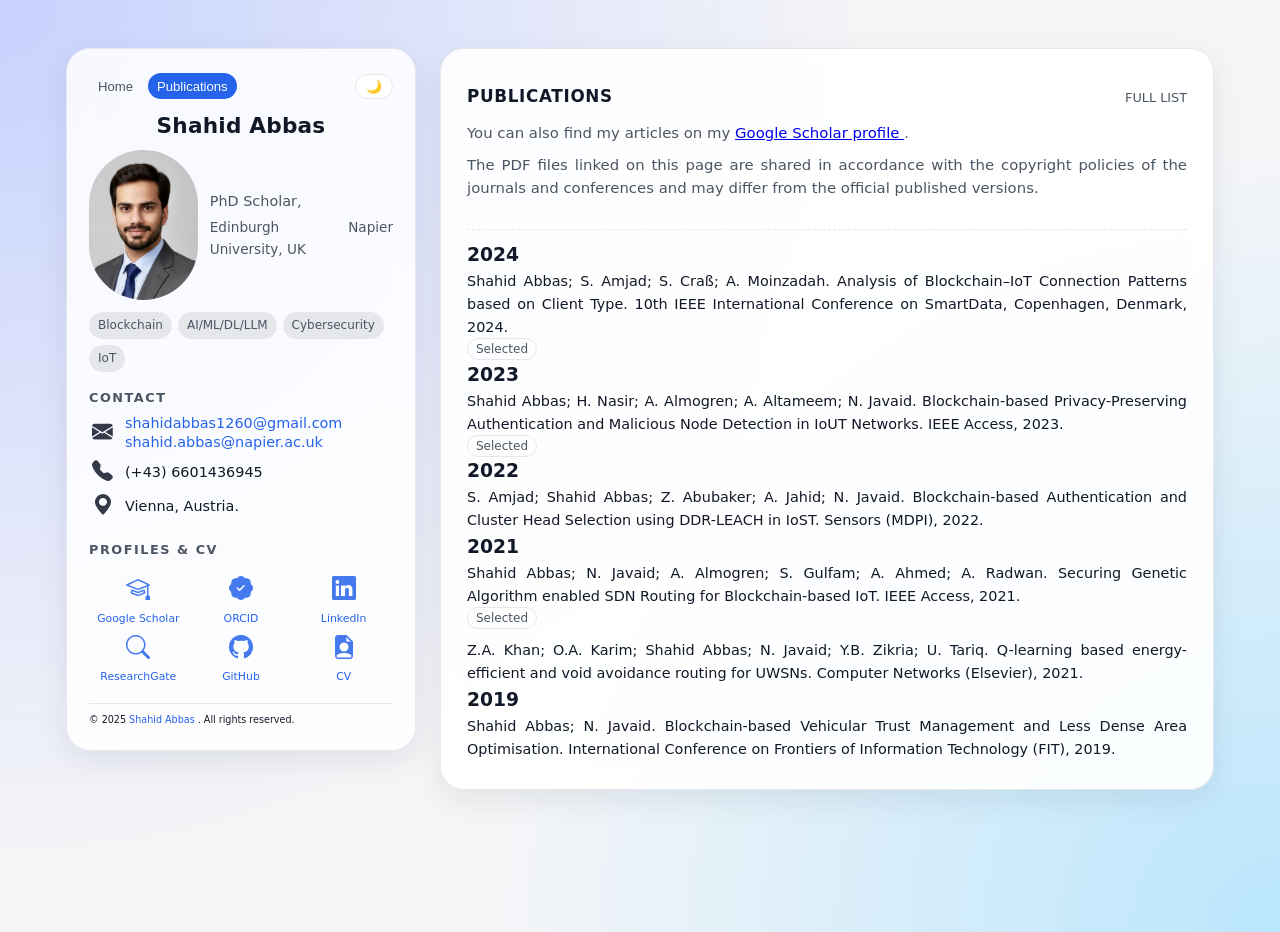
==== publications.html @ 7d61f0ae "New Theme" ====
<!DOCTYPE html>
<html lang="en">
<head>
    <link rel="stylesheet" href="https://cdn.jsdelivr.net/npm/bootstrap-icons@1.11.1/font/bootstrap-icons.css">
  <meta charset="UTF-8" />
  <title>Publications – Muhammad Babar Rasheed</title>
  <meta name="viewport" content="width=device-width, initial-scale=1" />
  <link rel="stylesheet" href="assets/css/style.css" />
</head>
<body>
  <div class="layout">
    <!-- Sidebar (same style as main site) -->
    <aside id="sidebar" class="sidebar"></aside>

    <!-- Main content -->
    <main class="content">
      <section class="section">
        <div class="section-header">
          <h2 class="section-title">Publications</h2>
          <span class="section-kicker">Full list</span>
        </div>

        <p>
          You can also find my articles on my
          <a href="https://scholar.google.com/citations?user=GNBCGxUAAAAJ" target="_blank" rel="noreferrer">
            Google Scholar profile
          </a>.
        </p>

        <p class="small">
          The PDF files linked on this page are shared in accordance with the
          copyright policies of the journals and conferences and may differ
          from the official published versions.
        </p>
      </section>

      <!-- Publications list goes here -->
      <section class="section" id="pubsSection">
        <!-- Filled by publications.js -->
      </section>
    </main>
  </div>

  <script src="assets/js/data.js"></script>
  <script src="assets/js/sidebar.js"></script>
  <script src="assets/js/pubs-data.js"></script>
  <script src="assets/js/publications.js"></script>


  <div id="lightbox" class="lightbox" aria-hidden="true">
  <div class="lightbox-toolbar">
    <button id="lbZoomOut" type="button" aria-label="Zoom out">−</button>
    <button id="lbZoomIn" type="button" aria-label="Zoom in">+</button>
    <button id="lbReset" type="button" aria-label="Reset zoom">Reset</button>
    <button id="lbClose" type="button" aria-label="Close">✕</button>
  </div>

  <div id="lbStage" class="lightbox-stage">
    <img id="lbImg" alt="">
  </div>
</div>

</body>
</html>
---- assets/css/style.css ----
:root {
  --bg: #f5f5f7;
  --bg-alt: #ffffff;
  --text: #111827;
  --text-soft: #4b5563;
  --accent: #2563eb;
  --border: #e5e7eb;
  --chip-bg: #e5e7eb;
  --shadow-soft: 0 10px 30px rgba(15, 23, 42, 0.08);
}

body.dark {
  --bg: #020617;
  --bg-alt: #020617;
  --text: #e5e7eb;
  --text-soft: #9ca3af;
  --accent: #38bdf8;
  --border: #1f2937;
  --chip-bg: #111827;
  --shadow-soft: 0 16px 40px rgba(0, 0, 0, 0.7);
}

* {
  box-sizing: border-box;
  margin: 0;
  padding: 0;
}

html {
  scroll-behavior: smooth;
}

body {
  font-family: system-ui, -apple-system, BlinkMacSystemFont, "SF Pro Text",
    "Segoe UI", sans-serif;
  background: radial-gradient(circle at top left, #c7d2fe 0, transparent 55%),
    radial-gradient(circle at bottom right, #bae6fd 0, transparent 50%),
    var(--bg);
  color: var(--text);
  min-height: 100vh;
  line-height: 1.6;
  transition: background 0.3s ease, color 0.3s ease;
}

/* Layout */

.layout {
  max-width: 1180px;
  margin: 32px auto;
  padding: 16px;
  display: grid;
  grid-template-columns: minmax(260px, 350px) minmax(0, 1fr);
  gap: 24px;
}

@media (max-width: 900px) {
  .layout {
    grid-template-columns: 1fr;
    margin-top: 16px;
  }

  .sidebar {
    position: static;
  }
}

/* Sidebar */

.sidebar {
  position: sticky;
  top: 16px;
  align-self: flex-start;
  background: rgba(255, 255, 255, 0.85);
  backdrop-filter: blur(12px);
  border-radius: 24px;
  box-shadow: var(--shadow-soft);
  padding: 24px 22px;
  border: 1px solid var(--border);
  transition: background 0.3s ease, border-color 0.3s ease,
    box-shadow 0.3s ease;
}

body.dark .sidebar {
  background: rgba(15, 23, 42, 0.96);
}

.sidebar-header {
  display: flex;
  align-items: center;
  gap: 16px;
  margin-bottom: 18px;
}

/* New wrapper: nav + theme icon in one row */
.sidebar-top {
  display: flex;
  align-items: center;
  justify-content: space-between;
  gap: 8px;
  margin-bottom: 10px;
}

/* Nav inside sidebar-top: remove top border/margin here */
.sidebar-top .nav {
  margin-top: 0;
  border-top: none;
  padding-top: 0;
  flex: 1;
  flex-wrap: wrap;
}

/* Keep theme button small but aligned */
.theme-toggle {
  flex-shrink: 0;
}

/* Adjust existing .sidebar-header to be vertical */
.sidebar-header {
  display: flex;
  flex-direction: column;
  gap: 6px;
  margin-bottom: 12px;
}

/* Row for avatar + text */
.sidebar-header-row {
  display: flex;
  align-items: center;
  gap: 12px;
}

/* Make sure sidebar-text doesn’t stretch oddly */
.sidebar-text {
  display: flex;
  flex-direction: column;
  gap: 2px;
}

/* Optional: slightly smaller spacing on very small screens */
@media (max-width: 600px) {
  .sidebar-top {
    flex-direction: row;
    align-items: flex-start;
  }

  .sidebar-top .nav {
    flex: 1;
  }

  .sidebar-header-row {
    align-items: flex-start;
  }
}


.avatar {
  width: 130px;
  height: 150px;
  border-radius: 100px;
  background: var(--chip-bg);
  display: flex;
  align-items: center;
  justify-content: center;
  font-size: 30px;
  font-weight: 700;
  color: var(--accent);
  overflow: hidden;
}

.avatar img {
  width: 100%;
  height: 100%;
  object-fit: cover;
  display: block;
}

.name {
  font-size: 1.35rem;
  font-weight: 700;
  letter-spacing: 0.01em;
}

.title {
  font-size: 0.9rem;
  color: var(--text-soft);
  margin-top: 2px;
}

.location {
  margin-top: 2px;
  font-size: 0.85rem;
  color: var(--text-soft);
}

.theme-toggle {
  margin-left: auto;
  display: inline-flex;
  align-items: center;
  justify-content: center;
  font-size: 0.8rem;
  padding: 4px 10px;
  border-radius: 999px;
  border: 1px solid var(--border);
  background: var(--bg-alt);
  cursor: pointer;
}

.chip-row {
  display: flex;
  flex-wrap: wrap;
  gap: 6px;
  margin: 12px 0 6px;
}

.chip {
  padding: 4px 9px;
  border-radius: 999px;
  background: var(--chip-bg);
  font-size: 0.75rem;
  color: var(--text-soft);
  white-space: nowrap;
}

.sidebar-section {
  margin-top: 16px;
  font-size: 0.9rem;
}

.sidebar-section h3 {
  font-size: 0.8rem;
  text-transform: uppercase;
  letter-spacing: 0.12em;
  color: var(--text-soft);
  margin-bottom: 6px;
}

.sidebar-section ul {
  list-style: none;
  display: grid;
  gap: 4px;
  font-size: 0.86rem;
}

.sidebar-section a {
  color: var(--accent);
  text-decoration: none;
}

.sidebar-section a:hover {
  text-decoration: underline;
}

/* Nav */

.nav {
  margin-top: 18px;
  border-top: 1px solid var(--border);
  padding-top: 10px;
  display: flex;
  flex-wrap: wrap;
  gap: 6px;
}

.nav button {
  border: none;
  background: transparent;
  color: var(--text-soft);
  font-size: 0.82rem;
  padding: 5px 9px;
  border-radius: 999px;
  cursor: pointer;
  transition: background 0.2s ease, color 0.2s ease;
}

.nav button:hover {
  background: var(--chip-bg);
  color: var(--text);
}

.nav button.active {
  background: var(--accent);
  color: #ffffff;
}

/* Main content */

.content {
  background: rgba(255, 255, 255, 0.92);
  backdrop-filter: blur(10px);
  border-radius: 24px;
  padding: 24px 26px 28px;
  box-shadow: var(--shadow-soft);
  border: 1px solid var(--border);
  overflow: hidden;
  transition: background 0.3s ease, border-color 0.3s ease;
}

body.dark .content {
  background: rgba(15, 23, 42, 0.96);
}

.section {
  padding: 10px 0 20px;
  border-bottom: 1px dashed var(--border);
}

.section:last-child {
  border-bottom: none;
  padding-bottom: 0;
}

.section-header {
  display: flex;
  justify-content: space-between;
  align-items: baseline;
  margin-bottom: 12px;
  gap: 8px;
}

.section-title {
  font-size: 1.05rem;
  font-weight: 600;
  letter-spacing: 0.04em;
  text-transform: uppercase;
}

.section-kicker {
  font-size: 0.8rem;
  color: var(--text-soft);
  text-transform: uppercase;
}

.section p {
  font-size: 0.93rem;
  color: var(--text-soft);
  margin-bottom: 8px;
}

/* Reusable patterns */

.inline-metrics {
  display: flex;
  flex-wrap: wrap;
  gap: 10px;
  margin: 6px 0 2px;
  font-size: 0.85rem;
  color: var(--text-soft);
}

.badge {
  padding: 3px 8px;
  border-radius: 999px;
  border: 1px solid var(--border);
  font-size: 0.75rem;
}

.pill-row {
  display: flex;
  flex-wrap: wrap;
  gap: 6px;
  margin-top: 6px;
}

.pill {
  font-size: 0.75rem;
  padding: 2px 7px;
  border-radius: 999px;
  background: var(--chip-bg);
  color: var(--text-soft);
}

/* Timeline */

.timeline {
  display: grid;
  gap: 12px;
  font-size: 0.9rem;
}

.timeline-item {
  padding: 10px 12px;
  border-radius: 14px;
  background: var(--bg);
  border: 1px solid var(--border);
}

body.dark .timeline-item {
  background: #020617;
}

.timeline-header {
  display: flex;
  justify-content: space-between;
  align-items: baseline;
  gap: 8px;
  margin-bottom: 4px;
}

.timeline-role {
  font-weight: 600;
  font-size: 0.92rem;
}

.timeline-org {
  font-size: 0.86rem;
  color: var(--text-soft);
}

.timeline-meta {
  font-size: 0.8rem;
  color: var(--text-soft);
}

/* Publications */

.pub-list {
  list-style: none;
  display: grid;
  gap: 10px;
  font-size: 0.9rem;
}

.pub-title {
  font-weight: 500;
}

.pub-meta {
  font-size: 0.8rem;
  color: var(--text-soft);
}

/* Contact */

.contact-grid {
  display: grid;
  grid-template-columns: repeat(auto-fit, minmax(230px, 1fr));
  gap: 10px;
  font-size: 0.9rem;
}

.contact-card {
  padding: 10px 12px;
  border-radius: 14px;
  border: 1px solid var(--border);
  background: var(--bg);
}

body.dark .contact-card {
  background: #020617;
}

.contact-card h4 {
  font-size: 0.84rem;
  text-transform: uppercase;
  letter-spacing: 0.1em;
  color: var(--text-soft);
  margin-bottom: 4px;
}

.small {
  font-size: 0.8rem;
}

/* Grid layout: 3 icons per row */
.profiles-grid {
  display: grid;
  grid-template-columns: repeat(3, 1fr);
  gap: 10px 12px; /* row-gap, column-gap */
  padding: 4px 0;
  list-style: none;
}

/* Each icon element centered inside its grid cell */
.profile-icon-link {
  display: flex;
  flex-direction: column; /* icon over text */
  align-items: center;
  text-decoration: none;
  font-size: 0.75rem;
}

.profile-icon {
  font-size: 1.5rem;   /* icon size */
  margin-bottom: 4px;
  opacity: .85;
  transition: .2s;
}

.profile-icon:hover {
  opacity: 1;
  transform: scale(1.15);
}

/* Make labels smaller */
.profile-icon-link span {
  font-size: 0.68rem;
  text-align: center;
  line-height: 1.1;
}

/* Mobile: fewer columns */
@media (max-width: 600px) {
  .profiles-grid {
    grid-template-columns: repeat(2, 1fr);
  }
}

/* Make icon and text sit next to each other */
.contact-item {
  display: flex;
  align-items: center;
  gap: 10px;         /* spacing between icon and text */
  margin-bottom: 10px;
}

/* Icon styling */
.contact-icon {
  font-size: 1.3rem;
  width: 26px;       /* keeps icons aligned perfectly */
  text-align: center;
  opacity: 0.85;
}

/* Text styling */
.contact-text {
  font-size: 0.9rem;
  line-height: 1.3;
}

/* Footer at bottom of sidebar */
.sidebar-footer {
  font-size: 0.60rem;
  color: var(--text-secondary);
  margin-top: 16px;
  padding-top: 10px;
  border-top: 1px solid var(--border);
  line-height: 1.3;
}

.sidebar-footer .footer-link {
  color: var(--accent);
  text-decoration: none;
}

.sidebar-footer .footer-link:hover {
  text-decoration: underline;
}



/* Responsive grid: adapts to screen size */
.diagram-grid {
  display: grid;
  grid-template-columns: repeat(auto-fit, minmax(260px, 1fr));
  gap: 14px;
}

/* Diagram box layout */
.diagram-box {
  border-radius: 14px;
  border: 1px solid var(--border);
  background: var(--bg);
  padding: 10px 12px;
}

/* Image container keeps aspect ratio and scales nicely */
.diagram-img-wrap {
  margin-top: 8px;
  border-radius: 12px;
  overflow: hidden;
  border: 1px solid var(--border);
  background: transparent;
  aspect-ratio: 16 / 9;     /* change to 4/3 if you prefer */
  display: flex;
  align-items: center;
  justify-content: center;
}

.diagram-img-wrap img {
  width: 100%;
  height: 100%;
  object-fit: contain;      /* keep entire figure visible */
  cursor: zoom-in;
}

/* Smaller screens: slightly smaller columns */
@media (max-width: 520px) {
  .diagram-grid {
    grid-template-columns: 1fr;
  }
}

/* Lightbox overlay */
.lightbox {
  position: fixed;
  inset: 0;
  background: rgba(0,0,0,0.86);
  display: none;
  z-index: 9999;
}

.lightbox.open {
  display: block;
}

.lightbox-toolbar {
  position: absolute;
  top: 14px;
  right: 14px;
  display: flex;
  gap: 8px;
}

.lightbox-toolbar button {
  border: 1px solid rgba(255,255,255,0.25);
  background: rgba(255,255,255,0.08);
  color: #fff;
  border-radius: 10px;
  padding: 8px 10px;
  cursor: pointer;
}

.lightbox-stage {
  position: absolute;
  inset: 0;
  display: flex;
  align-items: center;
  justify-content: center;
  overflow: hidden;
  padding: 60px 16px 16px; /* top padding to avoid toolbar overlap */
}

.lightbox-stage img {
  max-width: 92vw;
  max-height: 82vh;
  transform-origin: center center;
  cursor: grab;
  user-select: none;
  -webkit-user-drag: none;
}
.lightbox-stage img:active {
  cursor: grabbing;
}

/* Global text justification */
body {
  text-align: justify;
  text-justify: inter-word;
}


/* Reduce spacing between contact items */
#contactList {
  padding-left: 0;
  margin: 0;
}

#contactList li {
  margin-bottom: 4px;   /* default is usually ~12–16px */
  line-height: 1.25;
}
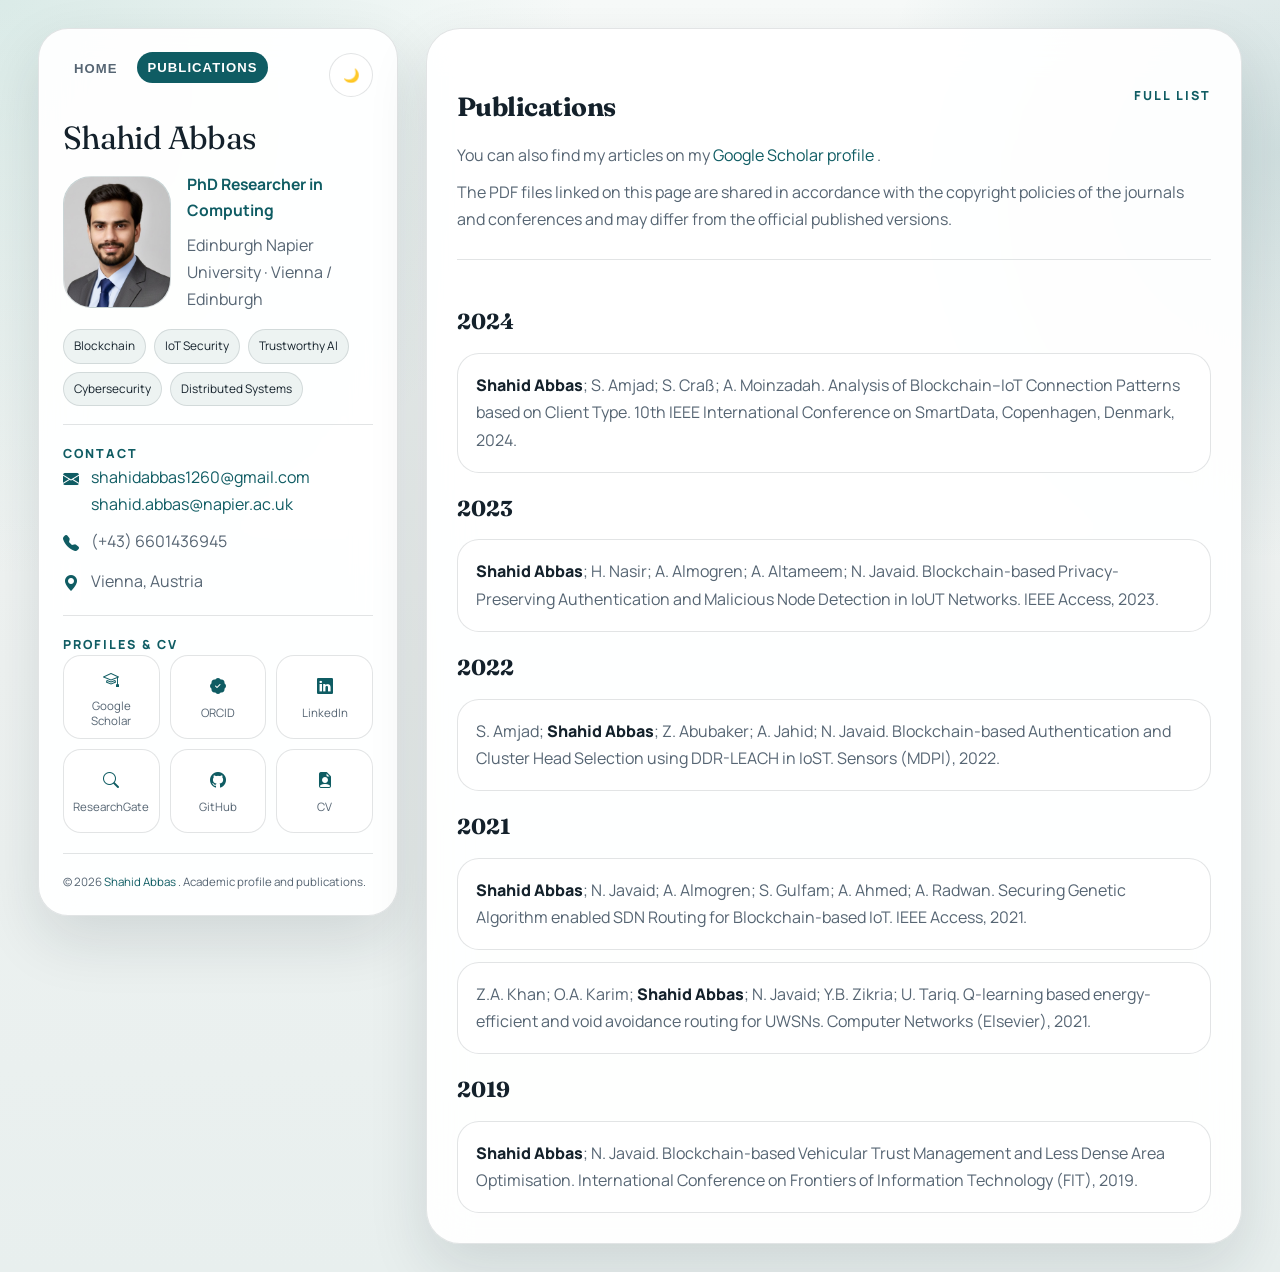
==== commit 027d066a: "major improvements" ====
--- a/publications.html
+++ b/publications.html
@@ -1,10 +1,14 @@
 <!DOCTYPE html>
 <html lang="en">
 <head>
-    <link rel="stylesheet" href="https://cdn.jsdelivr.net/npm/bootstrap-icons@1.11.1/font/bootstrap-icons.css">
+  <link rel="preconnect" href="https://fonts.googleapis.com">
+  <link rel="preconnect" href="https://fonts.gstatic.com" crossorigin>
+  <link href="https://fonts.googleapis.com/css2?family=Fraunces:opsz,wght@9..144,500;9..144,600;9..144,700&family=Manrope:wght@400;500;600;700;800&display=swap" rel="stylesheet">
+  <link rel="stylesheet" href="https://cdn.jsdelivr.net/npm/bootstrap-icons@1.11.1/font/bootstrap-icons.css">
   <meta charset="UTF-8" />
-  <title>Publications – Muhammad Babar Rasheed</title>
+  <title>Publications | Shahid Abbas</title>
   <meta name="viewport" content="width=device-width, initial-scale=1" />
+  <meta name="description" content="Publications by Shahid Abbas in blockchain, IoT security, and AI-enabled distributed systems research." />
   <link rel="stylesheet" href="assets/css/style.css" />
 </head>
 <body>
--- a/assets/css/style.css
+++ b/assets/css/style.css
@@ -1,23 +1,27 @@
 :root {
-  --bg: #f5f5f7;
-  --bg-alt: #ffffff;
-  --text: #111827;
-  --text-soft: #4b5563;
-  --accent: #2563eb;
-  --border: #e5e7eb;
-  --chip-bg: #e5e7eb;
-  --shadow-soft: 0 10px 30px rgba(15, 23, 42, 0.08);
+  --bg: #eef2f1;
+  --panel: rgba(255, 255, 255, 0.94);
+  --panel-strong: #ffffff;
+  --text: #14212b;
+  --text-soft: #566573;
+  --accent: #0f5c63;
+  --accent-strong: #08383d;
+  --border: rgba(20, 33, 43, 0.12);
+  --chip-bg: #edf3f2;
+  --shadow-soft: 0 24px 60px rgba(13, 31, 38, 0.12);
 }
 
 body.dark {
-  --bg: #020617;
-  --bg-alt: #020617;
-  --text: #e5e7eb;
-  --text-soft: #9ca3af;
-  --accent: #38bdf8;
-  --border: #1f2937;
-  --chip-bg: #111827;
-  --shadow-soft: 0 16px 40px rgba(0, 0, 0, 0.7);
+  --bg: #0c151c;
+  --panel: rgba(14, 26, 35, 0.95);
+  --panel-strong: #13232d;
+  --text: #edf4f7;
+  --text-soft: #9eb2bd;
+  --accent: #73c7c2;
+  --accent-strong: #b8ece7;
+  --border: rgba(255, 255, 255, 0.12);
+  --chip-bg: #162833;
+  --shadow-soft: 0 26px 65px rgba(0, 0, 0, 0.36);
 }
 
 * {
@@ -31,140 +35,202 @@
 }
 
 body {
-  font-family: system-ui, -apple-system, BlinkMacSystemFont, "SF Pro Text",
-    "Segoe UI", sans-serif;
-  background: radial-gradient(circle at top left, #c7d2fe 0, transparent 55%),
-    radial-gradient(circle at bottom right, #bae6fd 0, transparent 50%),
-    var(--bg);
+  font-family: "Manrope", sans-serif;
+  background:
+    radial-gradient(circle at top left, rgba(117, 181, 170, 0.22), transparent 32%),
+    radial-gradient(circle at right 12%, rgba(15, 92, 99, 0.16), transparent 24%),
+    linear-gradient(180deg, #f7faf9 0%, var(--bg) 52%, #e8efee 100%);
   color: var(--text);
   min-height: 100vh;
-  line-height: 1.6;
+  line-height: 1.7;
   transition: background 0.3s ease, color 0.3s ease;
 }
 
-/* Layout */
+a {
+  color: var(--accent);
+  text-decoration: none;
+}
+
+a:hover {
+  color: var(--accent-strong);
+}
 
 .layout {
-  max-width: 1180px;
-  margin: 32px auto;
-  padding: 16px;
-  display: grid;
-  grid-template-columns: minmax(260px, 350px) minmax(0, 1fr);
-  gap: 24px;
-}
-
-@media (max-width: 900px) {
-  .layout {
-    grid-template-columns: 1fr;
-    margin-top: 16px;
-  }
-
-  .sidebar {
-    position: static;
-  }
-}
-
-/* Sidebar */
+  max-width: 1260px;
+  margin: 0 auto;
+  padding: 28px;
+  display: grid;
+  grid-template-columns: minmax(290px, 360px) minmax(0, 1fr);
+  gap: 28px;
+}
+
+.site-header {
+  max-width: 1260px;
+  position: sticky;
+  top: 0;
+  z-index: 1000;
+  margin: 0 auto;
+  padding: 0 28px;
+}
+
+.site-header-inner {
+  display: flex;
+  align-items: center;
+  justify-content: space-between;
+  gap: 16px;
+  padding: 12px 18px;
+  background: rgba(255, 255, 255, 0.42);
+  backdrop-filter: blur(2px) saturate(180%);
+  -webkit-backdrop-filter: blur(2px) saturate(180%);
+  border: 1px solid rgba(255, 255, 255, 0.28);
+  border-top: 0;
+  border-radius: 0 0 20px 20px;
+  box-shadow:
+    0 14px 40px rgba(13, 31, 38, 0.14),
+    inset 0 1px 0 rgba(255, 255, 255, 0.38);
+}
+
+body.dark .site-header-inner {
+  background: rgba(12, 21, 28, 0.48);
+  border-color: rgba(255, 255, 255, 0.14);
+  box-shadow:
+    0 14px 40px rgba(0, 0, 0, 0.28),
+    inset 0 1px 0 rgba(255, 255, 255, 0.1);
+}
+
+.desktop-nav button {
+  color: var(--text);
+}
+
+.desktop-nav button:hover {
+  color: #ffffff;
+}
+
+.sidebar,
+.content {
+  background: var(--panel);
+  backdrop-filter: blur(20px);
+  border: 1px solid var(--border);
+  box-shadow: var(--shadow-soft);
+}
 
 .sidebar {
   position: sticky;
-  top: 16px;
+  top: 18px;
   align-self: flex-start;
-  background: rgba(255, 255, 255, 0.85);
-  backdrop-filter: blur(12px);
-  border-radius: 24px;
-  box-shadow: var(--shadow-soft);
-  padding: 24px 22px;
-  border: 1px solid var(--border);
-  transition: background 0.3s ease, border-color 0.3s ease,
-    box-shadow 0.3s ease;
-}
-
-body.dark .sidebar {
-  background: rgba(15, 23, 42, 0.96);
-}
-
-.sidebar-header {
-  display: flex;
-  align-items: center;
-  gap: 16px;
-  margin-bottom: 18px;
-}
-
-/* New wrapper: nav + theme icon in one row */
+  border-radius: 30px;
+  padding: 24px;
+}
+
+.content {
+  border-radius: 34px;
+  padding: 30px;
+  overflow: hidden;
+}
+
+.name,
+.hero-title,
+.section-title,
+.timeline-role,
+.pub-year,
+.info-card h3 {
+  font-family: "Fraunces", serif;
+}
+
 .sidebar-top {
   display: flex;
-  align-items: center;
+  align-items: flex-start;
   justify-content: space-between;
+  gap: 12px;
+  margin-bottom: 24px;
+}
+
+.home-sidebar .sidebar-top {
+  display: none;
+}
+
+.nav {
+  display: flex;
+  flex-wrap: wrap;
   gap: 8px;
-  margin-bottom: 10px;
-}
-
-/* Nav inside sidebar-top: remove top border/margin here */
+}
+
 .sidebar-top .nav {
-  margin-top: 0;
-  border-top: none;
-  padding-top: 0;
   flex: 1;
-  flex-wrap: wrap;
-}
-
-/* Keep theme button small but aligned */
+}
+
+.nav button {
+  border: 0;
+  background: transparent;
+  color: var(--text-soft);
+  font-size: 0.82rem;
+  font-weight: 700;
+  letter-spacing: 0.08em;
+  text-transform: uppercase;
+  padding: 8px 11px;
+  border-radius: 999px;
+  cursor: pointer;
+  transition: background 0.2s ease, color 0.2s ease, transform 0.2s ease;
+}
+
+.nav button:hover,
+.nav button.active {
+  background: var(--accent);
+  color: #ffffff;
+  transform: translateY(-1px);
+}
+
+.nav button.nav-page-link {
+  border: 1px solid var(--accent);
+  background: color-mix(in srgb, var(--accent) 10%, transparent);
+  color: var(--accent);
+}
+
+.nav button.nav-page-link:hover,
+.nav button.nav-page-link.active {
+  background: var(--accent);
+  color: #ffffff;
+}
+
 .theme-toggle {
-  flex-shrink: 0;
-}
-
-/* Adjust existing .sidebar-header to be vertical */
-.sidebar-header {
-  display: flex;
-  flex-direction: column;
-  gap: 6px;
-  margin-bottom: 12px;
-}
-
-/* Row for avatar + text */
-.sidebar-header-row {
-  display: flex;
-  align-items: center;
-  gap: 12px;
-}
-
-/* Make sure sidebar-text doesn’t stretch oddly */
-.sidebar-text {
-  display: flex;
-  flex-direction: column;
-  gap: 2px;
-}
-
-/* Optional: slightly smaller spacing on very small screens */
-@media (max-width: 600px) {
-  .sidebar-top {
-    flex-direction: row;
-    align-items: flex-start;
-  }
-
-  .sidebar-top .nav {
-    flex: 1;
-  }
-
-  .sidebar-header-row {
-    align-items: flex-start;
-  }
-}
-
-
-.avatar {
-  width: 130px;
-  height: 150px;
-  border-radius: 100px;
-  background: var(--chip-bg);
-  display: flex;
+  display: inline-flex;
   align-items: center;
   justify-content: center;
-  font-size: 30px;
+  width: 44px;
+  height: 44px;
+  border-radius: 999px;
+  border: 1px solid var(--border);
+  background: var(--panel-strong);
+  cursor: pointer;
+  flex-shrink: 0;
+}
+
+.sidebar-header {
+  display: grid;
+  gap: 16px;
+  margin-bottom: 16px;
+}
+
+.sidebar-header-row {
+  display: grid;
+  grid-template-columns: 108px minmax(0, 1fr);
+  gap: 16px;
+  align-items: center;
+}
+
+.avatar {
+  width: 108px;
+  height: 132px;
+  border-radius: 28px;
+  overflow: hidden;
+  border: 1px solid var(--border);
+  background: linear-gradient(180deg, rgba(15, 92, 99, 0.14), rgba(15, 92, 99, 0.04));
+  display: flex;
+  align-items: center;
+  justify-content: center;
+  font-size: 2rem;
   font-weight: 700;
   color: var(--accent);
-  overflow: hidden;
 }
 
 .avatar img {
@@ -175,426 +241,268 @@
 }
 
 .name {
-  font-size: 1.35rem;
+  font-size: 2rem;
+  line-height: 1.05;
+  letter-spacing: -0.02em;
+}
+
+.sidebar-text {
+  display: grid;
+  gap: 8px;
+}
+
+.title {
+  font-size: 0.98rem;
   font-weight: 700;
-  letter-spacing: 0.01em;
-}
-
-.title {
-  font-size: 0.9rem;
+  color: var(--accent);
+}
+
+.location,
+.contact-text,
+.section p,
+.timeline-item p,
+.info-card p,
+.pub-citation,
+.pub-meta,
+.small,
+.sidebar-footer {
   color: var(--text-soft);
+}
+
+.chip-row,
+.inline-metrics,
+.pill-row {
+  display: flex;
+  flex-wrap: wrap;
+  gap: 8px;
+}
+
+.chip-row {
+  margin-bottom: 18px;
+}
+
+.chip,
+.pill,
+.badge {
+  padding: 6px 10px;
+  border-radius: 999px;
+  border: 1px solid var(--border);
+  background: var(--chip-bg);
+  font-size: 0.74rem;
+}
+
+.sidebar-section {
+  margin-top: 18px;
+  padding-top: 18px;
+  border-top: 1px solid var(--border);
+}
+
+.sidebar-section h3,
+.eyebrow,
+.section-kicker {
+  font-size: 0.78rem;
+  font-weight: 800;
+  letter-spacing: 0.16em;
+  text-transform: uppercase;
+  color: var(--accent);
+}
+
+.sidebar-section ul,
+.pub-list {
+  list-style: none;
+}
+
+#contactList {
+  display: grid;
+  gap: 10px;
+}
+
+.contact-item {
+  display: flex;
+  align-items: flex-start;
+  gap: 12px;
+}
+
+.contact-icon {
+  color: var(--accent);
   margin-top: 2px;
 }
 
-.location {
-  margin-top: 2px;
-  font-size: 0.85rem;
+.profiles-grid {
+  display: grid;
+  grid-template-columns: repeat(3, minmax(0, 1fr));
+  gap: 10px;
+}
+
+.profile-icon-link,
+.stat-card,
+.timeline-item,
+.info-card,
+.pub-item {
+  border: 1px solid var(--border);
+  background: var(--panel-strong);
+}
+
+.profile-icon-link {
+  min-height: 84px;
+  display: flex;
+  flex-direction: column;
+  justify-content: center;
+  align-items: center;
+  gap: 6px;
+  padding: 10px 8px;
+  border-radius: 18px;
+  text-align: center;
+  transition: transform 0.2s ease, border-color 0.2s ease;
+}
+
+.profile-icon-link:hover {
+  transform: translateY(-2px);
+  border-color: rgba(15, 92, 99, 0.35);
+}
+
+.profile-icon-link span {
+  font-size: 0.72rem;
+  line-height: 1.25;
   color: var(--text-soft);
 }
 
-.theme-toggle {
-  margin-left: auto;
+.sidebar-footer {
+  margin-top: 20px;
+  padding-top: 18px;
+  border-top: 1px solid var(--border);
+  font-size: 0.72rem;
+}
+
+.hero {
+  display: block;
+  padding: 6px 0 28px;
+  border-bottom: 1px solid var(--border);
+  margin-bottom: 12px;
+}
+
+.hero-copy {
+  display: grid;
+  gap: 14px;
+}
+
+.hero-title {
+  font-size: clamp(1.65rem, 2vw, 2.7rem);
+  line-height: 1.08;
+  letter-spacing: -0.03em;
+  max-width: 40ch;
+}
+
+.hero-summary {
+  max-width: 76ch;
+  font-size: 1rem;
+}
+
+.hero-actions {
+  display: flex;
+  flex-wrap: wrap;
+  gap: 12px;
+}
+
+.button-primary,
+.button-secondary {
   display: inline-flex;
   align-items: center;
   justify-content: center;
-  font-size: 0.8rem;
-  padding: 4px 10px;
+  min-height: 46px;
+  padding: 0 18px;
   border-radius: 999px;
-  border: 1px solid var(--border);
-  background: var(--bg-alt);
-  cursor: pointer;
-}
-
-.chip-row {
-  display: flex;
-  flex-wrap: wrap;
-  gap: 6px;
-  margin: 12px 0 6px;
-}
-
-.chip {
-  padding: 4px 9px;
-  border-radius: 999px;
-  background: var(--chip-bg);
-  font-size: 0.75rem;
-  color: var(--text-soft);
-  white-space: nowrap;
-}
-
-.sidebar-section {
-  margin-top: 16px;
-  font-size: 0.9rem;
-}
-
-.sidebar-section h3 {
-  font-size: 0.8rem;
-  text-transform: uppercase;
-  letter-spacing: 0.12em;
-  color: var(--text-soft);
-  margin-bottom: 6px;
-}
-
-.sidebar-section ul {
-  list-style: none;
-  display: grid;
-  gap: 4px;
-  font-size: 0.86rem;
-}
-
-.sidebar-section a {
-  color: var(--accent);
-  text-decoration: none;
-}
-
-.sidebar-section a:hover {
-  text-decoration: underline;
-}
-
-/* Nav */
-
-.nav {
-  margin-top: 18px;
-  border-top: 1px solid var(--border);
-  padding-top: 10px;
-  display: flex;
-  flex-wrap: wrap;
-  gap: 6px;
-}
-
-.nav button {
-  border: none;
-  background: transparent;
-  color: var(--text-soft);
-  font-size: 0.82rem;
-  padding: 5px 9px;
-  border-radius: 999px;
-  cursor: pointer;
-  transition: background 0.2s ease, color 0.2s ease;
-}
-
-.nav button:hover {
-  background: var(--chip-bg);
-  color: var(--text);
-}
-
-.nav button.active {
+  font-weight: 800;
+}
+
+.button-primary {
   background: var(--accent);
   color: #ffffff;
 }
 
-/* Main content */
-
-.content {
-  background: rgba(255, 255, 255, 0.92);
-  backdrop-filter: blur(10px);
-  border-radius: 24px;
-  padding: 24px 26px 28px;
-  box-shadow: var(--shadow-soft);
+.button-secondary {
   border: 1px solid var(--border);
-  overflow: hidden;
-  transition: background 0.3s ease, border-color 0.3s ease;
-}
-
-body.dark .content {
-  background: rgba(15, 23, 42, 0.96);
+  color: var(--text);
+}
+
+.timeline,
+.cards-grid,
+.pub-list {
+  display: grid;
+  gap: 12px;
+}
+
+.timeline-item,
+.info-card,
+.pub-item {
+  border-radius: 22px;
+  padding: 18px;
 }
 
 .section {
-  padding: 10px 0 20px;
-  border-bottom: 1px dashed var(--border);
+  padding: 26px 0;
+  border-bottom: 1px solid var(--border);
 }
 
 .section:last-child {
-  border-bottom: none;
+  border-bottom: 0;
   padding-bottom: 0;
 }
 
-.section-header {
+.section-header,
+.timeline-header {
   display: flex;
   justify-content: space-between;
-  align-items: baseline;
+  gap: 16px;
   margin-bottom: 12px;
-  gap: 8px;
 }
 
 .section-title {
-  font-size: 1.05rem;
-  font-weight: 600;
-  letter-spacing: 0.04em;
-  text-transform: uppercase;
-}
-
-.section-kicker {
-  font-size: 0.8rem;
-  color: var(--text-soft);
-  text-transform: uppercase;
-}
-
-.section p {
-  font-size: 0.93rem;
-  color: var(--text-soft);
-  margin-bottom: 8px;
-}
-
-/* Reusable patterns */
-
-.inline-metrics {
-  display: flex;
-  flex-wrap: wrap;
-  gap: 10px;
-  margin: 6px 0 2px;
-  font-size: 0.85rem;
-  color: var(--text-soft);
-}
-
-.badge {
-  padding: 3px 8px;
-  border-radius: 999px;
-  border: 1px solid var(--border);
-  font-size: 0.75rem;
-}
-
+  font-size: 1.65rem;
+  letter-spacing: -0.02em;
+}
+
+.section p + p {
+  margin-top: 10px;
+}
+
+.inline-metrics,
 .pill-row {
-  display: flex;
-  flex-wrap: wrap;
-  gap: 6px;
-  margin-top: 6px;
-}
-
-.pill {
-  font-size: 0.75rem;
-  padding: 2px 7px;
-  border-radius: 999px;
-  background: var(--chip-bg);
-  color: var(--text-soft);
-}
-
-/* Timeline */
-
-.timeline {
-  display: grid;
-  gap: 12px;
-  font-size: 0.9rem;
-}
-
-.timeline-item {
-  padding: 10px 12px;
-  border-radius: 14px;
-  background: var(--bg);
-  border: 1px solid var(--border);
-}
-
-body.dark .timeline-item {
-  background: #020617;
-}
-
-.timeline-header {
-  display: flex;
-  justify-content: space-between;
-  align-items: baseline;
-  gap: 8px;
-  margin-bottom: 4px;
+  margin-top: 14px;
 }
 
 .timeline-role {
-  font-weight: 600;
-  font-size: 0.92rem;
-}
-
-.timeline-org {
-  font-size: 0.86rem;
-  color: var(--text-soft);
-}
-
-.timeline-meta {
-  font-size: 0.8rem;
-  color: var(--text-soft);
-}
-
-/* Publications */
-
-.pub-list {
-  list-style: none;
-  display: grid;
-  gap: 10px;
-  font-size: 0.9rem;
-}
-
-.pub-title {
-  font-weight: 500;
-}
-
-.pub-meta {
-  font-size: 0.8rem;
-  color: var(--text-soft);
-}
-
-/* Contact */
-
-.contact-grid {
-  display: grid;
-  grid-template-columns: repeat(auto-fit, minmax(230px, 1fr));
-  gap: 10px;
-  font-size: 0.9rem;
-}
-
-.contact-card {
-  padding: 10px 12px;
-  border-radius: 14px;
-  border: 1px solid var(--border);
-  background: var(--bg);
-}
-
-body.dark .contact-card {
-  background: #020617;
-}
-
-.contact-card h4 {
-  font-size: 0.84rem;
-  text-transform: uppercase;
-  letter-spacing: 0.1em;
-  color: var(--text-soft);
-  margin-bottom: 4px;
-}
-
-.small {
-  font-size: 0.8rem;
-}
-
-/* Grid layout: 3 icons per row */
-.profiles-grid {
-  display: grid;
-  grid-template-columns: repeat(3, 1fr);
-  gap: 10px 12px; /* row-gap, column-gap */
-  padding: 4px 0;
-  list-style: none;
-}
-
-/* Each icon element centered inside its grid cell */
-.profile-icon-link {
-  display: flex;
-  flex-direction: column; /* icon over text */
-  align-items: center;
-  text-decoration: none;
-  font-size: 0.75rem;
-}
-
-.profile-icon {
-  font-size: 1.5rem;   /* icon size */
-  margin-bottom: 4px;
-  opacity: .85;
-  transition: .2s;
-}
-
-.profile-icon:hover {
-  opacity: 1;
-  transform: scale(1.15);
-}
-
-/* Make labels smaller */
-.profile-icon-link span {
-  font-size: 0.68rem;
-  text-align: center;
-  line-height: 1.1;
-}
-
-/* Mobile: fewer columns */
-@media (max-width: 600px) {
-  .profiles-grid {
-    grid-template-columns: repeat(2, 1fr);
-  }
-}
-
-/* Make icon and text sit next to each other */
-.contact-item {
-  display: flex;
-  align-items: center;
-  gap: 10px;         /* spacing between icon and text */
+  font-size: 1.2rem;
+  line-height: 1.15;
+}
+
+.cards-grid {
+  grid-template-columns: repeat(2, minmax(0, 1fr));
+}
+
+.info-card h3 {
+  font-size: 1.15rem;
   margin-bottom: 10px;
 }
 
-/* Icon styling */
-.contact-icon {
-  font-size: 1.3rem;
-  width: 26px;       /* keeps icons aligned perfectly */
-  text-align: center;
-  opacity: 0.85;
-}
-
-/* Text styling */
-.contact-text {
-  font-size: 0.9rem;
-  line-height: 1.3;
-}
-
-/* Footer at bottom of sidebar */
-.sidebar-footer {
-  font-size: 0.60rem;
-  color: var(--text-secondary);
-  margin-top: 16px;
-  padding-top: 10px;
-  border-top: 1px solid var(--border);
-  line-height: 1.3;
-}
-
-.sidebar-footer .footer-link {
-  color: var(--accent);
-  text-decoration: none;
-}
-
-.sidebar-footer .footer-link:hover {
-  text-decoration: underline;
-}
-
-
-
-/* Responsive grid: adapts to screen size */
-.diagram-grid {
-  display: grid;
-  grid-template-columns: repeat(auto-fit, minmax(260px, 1fr));
-  gap: 14px;
-}
-
-/* Diagram box layout */
-.diagram-box {
-  border-radius: 14px;
-  border: 1px solid var(--border);
-  background: var(--bg);
-  padding: 10px 12px;
-}
-
-/* Image container keeps aspect ratio and scales nicely */
-.diagram-img-wrap {
+.pub-year {
+  font-size: 1.35rem;
+  margin: 18px 0 12px;
+}
+
+.pub-links {
   margin-top: 8px;
-  border-radius: 12px;
-  overflow: hidden;
-  border: 1px solid var(--border);
-  background: transparent;
-  aspect-ratio: 16 / 9;     /* change to 4/3 if you prefer */
-  display: flex;
-  align-items: center;
-  justify-content: center;
-}
-
-.diagram-img-wrap img {
-  width: 100%;
-  height: 100%;
-  object-fit: contain;      /* keep entire figure visible */
-  cursor: zoom-in;
-}
-
-/* Smaller screens: slightly smaller columns */
-@media (max-width: 520px) {
-  .diagram-grid {
-    grid-template-columns: 1fr;
-  }
-}
-
-/* Lightbox overlay */
+}
+
+.author-highlight {
+  font-weight: 800;
+  color: var(--text);
+}
+
 .lightbox {
   position: fixed;
   inset: 0;
-  background: rgba(0,0,0,0.86);
+  background: rgba(0, 0, 0, 0.86);
   display: none;
   z-index: 9999;
 }
@@ -612,8 +520,8 @@
 }
 
 .lightbox-toolbar button {
-  border: 1px solid rgba(255,255,255,0.25);
-  background: rgba(255,255,255,0.08);
+  border: 1px solid rgba(255, 255, 255, 0.25);
+  background: rgba(255, 255, 255, 0.08);
   color: #fff;
   border-radius: 10px;
   padding: 8px 10px;
@@ -627,7 +535,7 @@
   align-items: center;
   justify-content: center;
   overflow: hidden;
-  padding: 60px 16px 16px; /* top padding to avoid toolbar overlap */
+  padding: 60px 16px 16px;
 }
 
 .lightbox-stage img {
@@ -638,25 +546,86 @@
   user-select: none;
   -webkit-user-drag: none;
 }
+
 .lightbox-stage img:active {
   cursor: grabbing;
 }
 
-/* Global text justification */
-body {
-  text-align: justify;
-  text-justify: inter-word;
-}
-
-
-/* Reduce spacing between contact items */
-#contactList {
-  padding-left: 0;
-  margin: 0;
-}
-
-#contactList li {
-  margin-bottom: 4px;   /* default is usually ~12–16px */
-  line-height: 1.25;
-}
-
+@media (max-width: 1024px) {
+  .layout {
+    grid-template-columns: 1fr;
+    padding: 20px;
+  }
+
+  .site-header {
+    padding: 0 20px;
+  }
+
+  .sidebar {
+    position: static;
+  }
+}
+
+@media (max-width: 720px) {
+  .site-header {
+    display: none;
+  }
+
+  .home-sidebar .sidebar-top {
+    display: flex;
+  }
+
+  .content,
+  .sidebar {
+    padding: 22px;
+    border-radius: 24px;
+  }
+
+  .sidebar-header-row {
+    grid-template-columns: 92px minmax(0, 1fr);
+  }
+
+  .avatar {
+    width: 92px;
+    height: 112px;
+    border-radius: 22px;
+  }
+
+  .name {
+    font-size: 1.7rem;
+  }
+
+  .section-header,
+  .timeline-header {
+    flex-direction: column;
+  }
+
+  .cards-grid,
+  .profiles-grid {
+    grid-template-columns: 1fr 1fr;
+  }
+}
+
+@media (max-width: 560px) {
+  .layout {
+    padding: 14px;
+  }
+
+  .cards-grid {
+    grid-template-columns: 1fr;
+  }
+
+  .profiles-grid {
+    grid-template-columns: repeat(3, minmax(0, 1fr));
+    gap: 8px;
+  }
+
+  .profile-icon-link {
+    min-height: 72px;
+    padding: 8px 6px;
+  }
+
+  .profile-icon-link span {
+    font-size: 0.64rem;
+  }
+}
